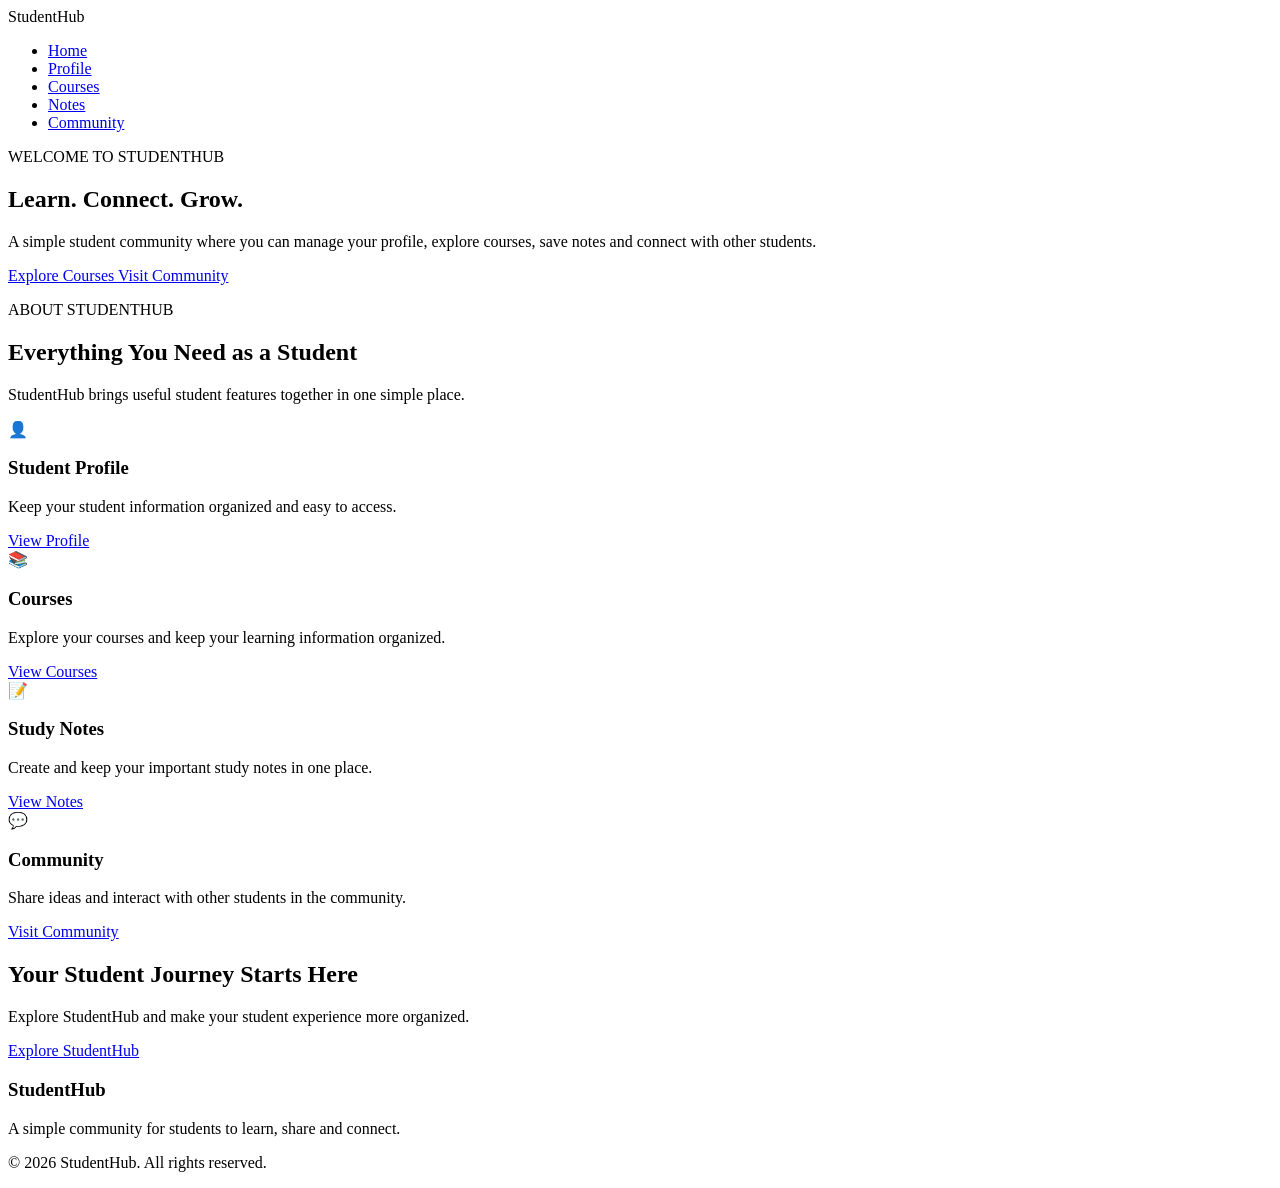
==== index.html @ ed9b3c4a "Add files via upload" ====
<!DOCTYPE html>
<html lang="en">

<head>

    <meta charset="UTF-8">

    <meta name="viewport" content="width=device-width, initial-scale=1.0">

    <title>StudentHub - Student Community</title>

    <link rel="stylesheet" href="CSS/style.css">

</head>

<body>

    <!-- Navigation -->

    <header class="header">

        <nav class="navbar">

            <div class="logo">
                StudentHub
            </div>

            <ul class="nav-links">

                <li>
                    <a href="index.html">Home</a>
                </li>

                <li>
                    <a href="profile.html">Profile</a>
                </li>

                <li>
                    <a href="courses.html">Courses</a>
                </li>

                <li>
                    <a href="notes.html">Notes</a>
                </li>

                <li>
                    <a href="community.html">Community</a>
                </li>

            </ul>

        </nav>

    </header>


    <!-- Hero Section -->

    <main>

        <section class="hero">

            <div class="hero-content">

                <p class="hero-label">
                    WELCOME TO STUDENTHUB
                </p>

                <h1>
                    Learn. Connect. Grow.
                </h1>

                <p class="hero-text">
                    A simple student community where you can
                    manage your profile, explore courses,
                    save notes and connect with other students.
                </p>

                <div class="hero-buttons">

                    <a href="courses.html" class="btn primary-btn">
                        Explore Courses
                    </a>

                     <a href="community.html" class="btn secondary-btn"> 
                         Visit Community 
                     </a>

                </div>

            </div>

        </section>


        <!-- About Section -->

        <section class="about-section">

            <div class="section-heading">

                <p class="section-label">
                    ABOUT STUDENTHUB
                </p>

                <h2>
                    Everything You Need as a Student
                </h2>

                <p>
                    StudentHub brings useful student features
                    together in one simple place.
                </p>

            </div>


            <!-- Feature Cards -->

            <div class="feature-container">


                <!-- Profile Card -->

                <div class="feature-card">

                    <div class="feature-icon">
                        👤
                    </div>

                    <h3>
                        Student Profile
                    </h3>

                    <p>
                        Keep your student information
                        organized and easy to access.
                    </p>

                    <a href="profile.html">
                        View Profile
                    </a>

                </div>


                <!-- Courses Card -->

                <div class="feature-card">

                    <div class="feature-icon">
                        📚
                    </div>

                    <h3>
                        Courses
                    </h3>

                    <p>
                        Explore your courses and keep
                        your learning information organized.
                    </p>

                    <a href="courses.html">
                        View Courses
                    </a>

                </div>


                <!-- Notes Card -->

                <div class="feature-card">

                    <div class="feature-icon">
                        📝
                    </div>

                    <h3>
                        Study Notes
                    </h3>

                    <p>
                        Create and keep your important
                        study notes in one place.
                    </p>

                    <a href="notes.html">
                        View Notes
                    </a>

                </div>


                <!-- Community Card -->

                <div class="feature-card">

                    <div class="feature-icon">
                        💬
                    </div>

                    <h3>
                        Community
                    </h3>

                    <p>
                        Share ideas and interact with
                        other students in the community.
                    </p>

                    <a href="community.html">
                        Visit Community
                    </a>

                </div>

            </div>

        </section>


        <!-- Call To Action -->

        <section class="cta-section">

            <div class="cta-content">

                <h2>
                    Your Student Journey Starts Here
                </h2>

                <p>
                    Explore StudentHub and make your
                    student experience more organized.
                </p>

                <a href="community.html" class="btn primary-btn">
                    Explore StudentHub
                </a>

            </div>

        </section>

    </main>


    <!-- Footer -->

    <footer class="footer">

        <div class="footer-content">

            <h3>
                StudentHub
            </h3>

            <p>
                A simple community for students to
                learn, share and connect.
            </p>

        </div>

        <div class="footer-bottom">

            <p>
                © 2026 StudentHub. All rights reserved.
            </p>

        </div>

    </footer>


    <!-- JavaScript -->

    <script src="JavaScript/storage.js"></script>
    <script src="JavaScript/app.js"></script>

</body>

</html>
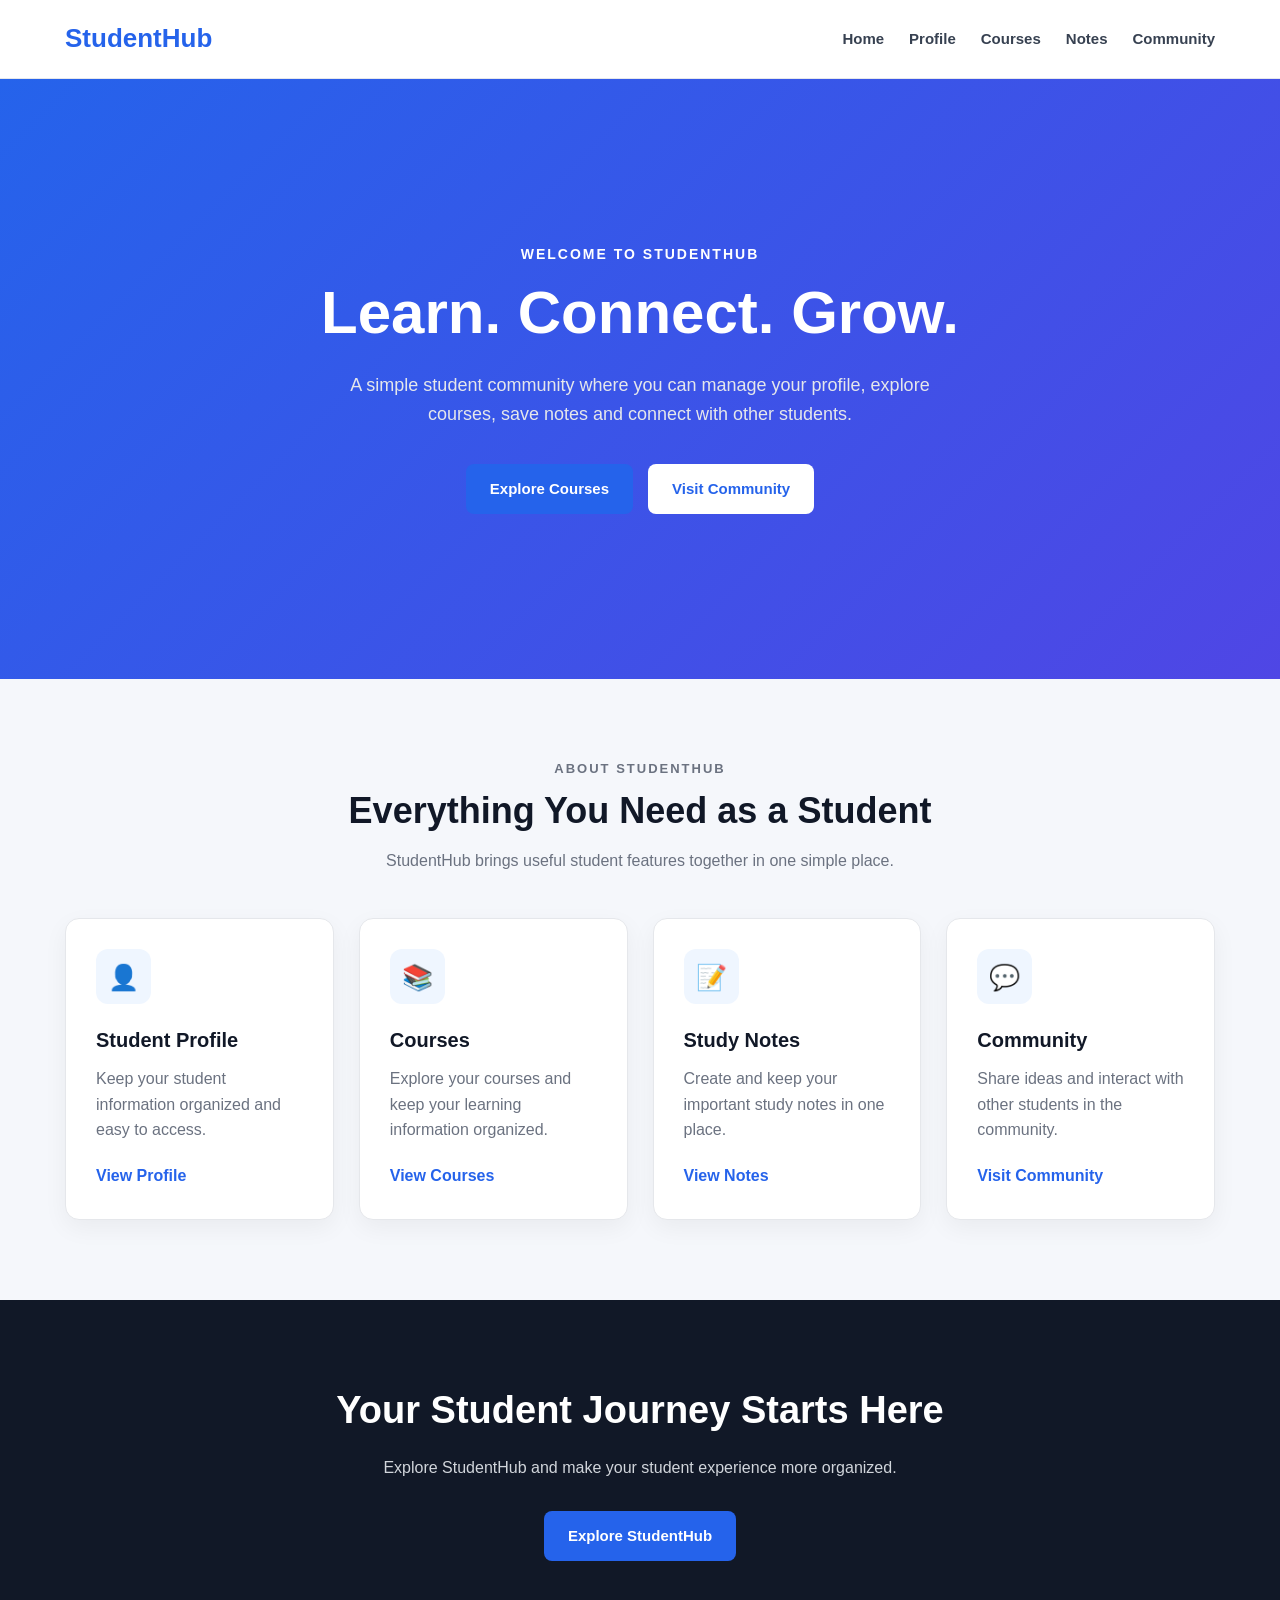
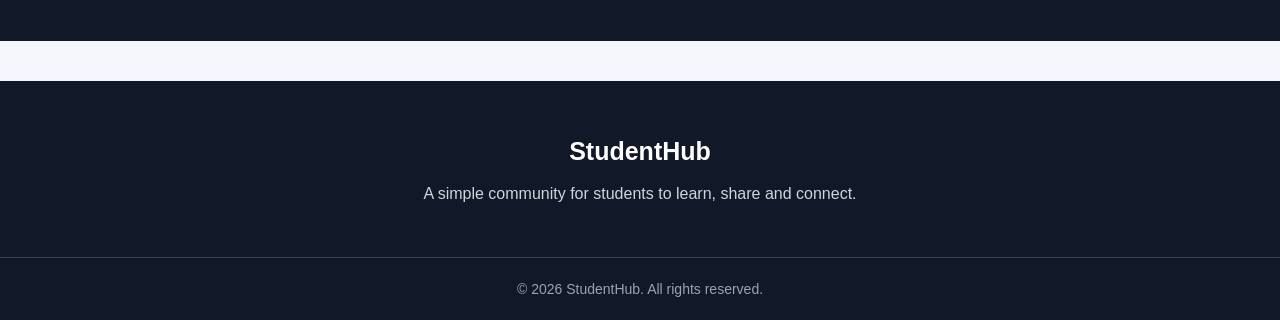
==== commit 8bbe73e6: "Update index.html" ====
--- a/index.html
+++ b/index.html
@@ -9,7 +9,7 @@
 
     <title>StudentHub - Student Community</title>
 
-    <link rel="stylesheet" href="CSS/style.css">
+    <link rel="stylesheet" href="style.css">
 
 </head>
 
@@ -276,9 +276,9 @@
 
     <!-- JavaScript -->
 
-    <script src="JavaScript/storage.js"></script>
-    <script src="JavaScript/app.js"></script>
+    <script src="storage.js"></script>
+    <script src="app.js"></script>
 
 </body>
 
-</html>+</html>
--- a/style.css
+++ b/style.css
@@ -0,0 +1,962 @@
+/* ========================================
+   STUDENTHUB - MAIN STYLESHEET
+======================================== */
+
+
+/* ========================================
+   RESET
+======================================== */
+
+* {
+    margin: 0;
+    padding: 0;
+    box-sizing: border-box;
+}
+
+html {
+    scroll-behavior: smooth;
+}
+
+body {
+    font-family: Arial, Helvetica, sans-serif;
+    background-color: #f5f7fb;
+    color: #1f2937;
+    line-height: 1.6;
+}
+
+
+/* ========================================
+   GENERAL
+======================================== */
+
+a {
+    text-decoration: none;
+    color: inherit;
+}
+
+button,
+input,
+textarea {
+    font-family: inherit;
+}
+
+button {
+    cursor: pointer;
+}
+
+main {
+    min-height: 70vh;
+}
+
+
+/* ========================================
+   NAVIGATION
+======================================== */
+
+.header {
+    background-color: #ffffff;
+    border-bottom: 1px solid #e5e7eb;
+    position: sticky;
+    top: 0;
+    z-index: 1000;
+}
+
+.navbar {
+    max-width: 1200px;
+    margin: 0 auto;
+    padding: 18px 25px;
+
+    display: flex;
+    align-items: center;
+    justify-content: space-between;
+}
+
+.logo {
+    font-size: 26px;
+    font-weight: 800;
+    color: #2563eb;
+}
+
+.nav-links {
+    list-style: none;
+
+    display: flex;
+    align-items: center;
+    gap: 25px;
+}
+
+.nav-links a {
+    color: #374151;
+    font-size: 15px;
+    font-weight: 600;
+
+    transition: 0.3s ease;
+}
+
+.nav-links a:hover {
+    color: #2563eb;
+}
+
+
+/* ========================================
+   HERO
+======================================== */
+
+.hero {
+    background: linear-gradient(
+        135deg,
+        #2563eb,
+        #4f46e5
+    );
+
+    min-height: 600px;
+    padding: 80px 25px;
+
+    display: flex;
+    align-items: center;
+    justify-content: center;
+
+    text-align: center;
+}
+
+.hero-content {
+    max-width: 800px;
+    color: #ffffff;
+}
+
+.hero-label {
+    font-size: 14px;
+    font-weight: 700;
+    letter-spacing: 2px;
+    margin-bottom: 15px;
+}
+
+.hero h1 {
+    font-size: 60px;
+    line-height: 1.1;
+    margin-bottom: 25px;
+}
+
+.hero-text {
+    max-width: 650px;
+    margin: 0 auto 35px;
+
+    font-size: 18px;
+    color: #e5e7eb;
+}
+
+.hero-buttons {
+    display: flex;
+    justify-content: center;
+    gap: 15px;
+    flex-wrap: wrap;
+}
+
+
+/* ========================================
+   BUTTONS
+======================================== */
+
+.btn {
+    display: inline-block;
+
+    padding: 13px 24px;
+
+    border-radius: 8px;
+
+    font-size: 15px;
+    font-weight: 700;
+
+    border: none;
+
+    transition: 0.3s ease;
+}
+
+.primary-btn {
+    background-color: #2563eb;
+    color: #ffffff;
+}
+
+.primary-btn:hover {
+    background-color: #1d4ed8;
+    transform: translateY(-2px);
+}
+
+.secondary-btn {
+    background-color: #ffffff;
+    color: #2563eb;
+}
+
+.secondary-btn:hover {
+    background-color: #eff6ff;
+    transform: translateY(-2px);
+}
+
+
+/* ========================================
+   SECTIONS
+======================================== */
+
+.about-section,
+.profile-section,
+.student-info-section,
+.courses-section,
+.progress-section,
+.notes-section,
+.community-section {
+    max-width: 1200px;
+    margin: 0 auto;
+    padding: 80px 25px;
+}
+
+.section-heading {
+    max-width: 700px;
+    margin: 0 auto 45px;
+
+    text-align: center;
+}
+
+.section-label {
+    color: #2563eb;
+
+    font-size: 13px;
+    font-weight: 800;
+
+    letter-spacing: 2px;
+
+    margin-bottom: 10px;
+}
+
+.section-heading h1,
+.section-heading h2 {
+    color: #111827;
+
+    font-size: 36px;
+    line-height: 1.2;
+
+    margin-bottom: 15px;
+}
+
+.section-heading p {
+    color: #6b7280;
+}
+
+
+/* ========================================
+   FEATURE CARDS
+======================================== */
+
+.feature-container {
+    display: grid;
+
+    grid-template-columns: repeat(4, 1fr);
+
+    gap: 25px;
+}
+
+.feature-card {
+    background-color: #ffffff;
+
+    padding: 30px;
+
+    border-radius: 14px;
+
+    border: 1px solid #e5e7eb;
+
+    box-shadow: 0 8px 25px rgba(0, 0, 0, 0.05);
+
+    transition: 0.3s ease;
+}
+
+.feature-card:hover {
+    transform: translateY(-5px);
+
+    box-shadow: 0 15px 35px rgba(0, 0, 0, 0.08);
+}
+
+.feature-icon {
+    width: 55px;
+    height: 55px;
+
+    display: flex;
+    align-items: center;
+    justify-content: center;
+
+    background-color: #eff6ff;
+
+    border-radius: 12px;
+
+    font-size: 25px;
+
+    margin-bottom: 20px;
+}
+
+.feature-card h3 {
+    font-size: 20px;
+
+    margin-bottom: 10px;
+
+    color: #111827;
+}
+
+.feature-card p {
+    color: #6b7280;
+
+    margin-bottom: 20px;
+}
+
+.feature-card a {
+    color: #2563eb;
+
+    font-weight: 700;
+}
+
+
+/* ========================================
+   CTA SECTION
+======================================== */
+
+.cta-section {
+    background-color: #111827;
+
+    padding: 80px 25px;
+
+    text-align: center;
+}
+
+.cta-content {
+    max-width: 700px;
+    margin: 0 auto;
+
+    color: #ffffff;
+}
+
+.cta-content h2 {
+    font-size: 38px;
+
+    margin-bottom: 15px;
+}
+
+.cta-content p {
+    color: #d1d5db;
+
+    margin-bottom: 30px;
+}
+
+
+/* ========================================
+   PROFILE
+======================================== */
+
+.profile-card {
+    max-width: 800px;
+
+    margin: 0 auto;
+
+    padding: 40px;
+
+    background-color: #ffffff;
+
+    border-radius: 16px;
+
+    border: 1px solid #e5e7eb;
+
+    box-shadow: 0 8px 25px rgba(0, 0, 0, 0.05);
+
+    text-align: center;
+}
+
+.profile-avatar {
+    width: 100px;
+    height: 100px;
+
+    margin: 0 auto 20px;
+
+    border-radius: 50%;
+
+    background-color: #eff6ff;
+
+    display: flex;
+    align-items: center;
+    justify-content: center;
+
+    font-size: 45px;
+}
+
+.profile-info h2 {
+    font-size: 28px;
+
+    color: #111827;
+}
+
+.profile-info p {
+    color: #6b7280;
+
+    margin-top: 5px;
+}
+
+.profile-details {
+    margin-top: 35px;
+
+    display: grid;
+
+    grid-template-columns: repeat(2, 1fr);
+
+    gap: 20px;
+
+    text-align: left;
+}
+
+.detail-item {
+    padding: 20px;
+
+    background-color: #f9fafb;
+
+    border-radius: 10px;
+}
+
+.detail-item h3 {
+    font-size: 14px;
+
+    color: #6b7280;
+
+    margin-bottom: 5px;
+}
+
+.detail-item p {
+    font-weight: 700;
+
+    color: #111827;
+}
+
+.profile-actions {
+    margin-top: 30px;
+}
+
+
+/* ========================================
+   INFORMATION CARDS
+======================================== */
+
+.info-container {
+    display: grid;
+
+    grid-template-columns: repeat(3, 1fr);
+
+    gap: 25px;
+}
+
+.info-card {
+    background-color: #ffffff;
+
+    padding: 30px;
+
+    border-radius: 14px;
+
+    border: 1px solid #e5e7eb;
+}
+
+.info-card h3 {
+    margin-bottom: 12px;
+
+    color: #111827;
+}
+
+.info-card p {
+    color: #6b7280;
+}
+
+
+/* ========================================
+   COURSES
+======================================== */
+
+.course-container {
+    display: grid;
+
+    grid-template-columns: repeat(3, 1fr);
+
+    gap: 25px;
+}
+
+.course-card {
+    background-color: #ffffff;
+
+    padding: 30px;
+
+    border-radius: 14px;
+
+    border: 1px solid #e5e7eb;
+
+    box-shadow: 0 8px 25px rgba(0, 0, 0, 0.05);
+
+    transition: 0.3s ease;
+}
+
+.course-card:hover {
+    transform: translateY(-5px);
+}
+
+.course-icon {
+    width: 55px;
+    height: 55px;
+
+    display: flex;
+    align-items: center;
+    justify-content: center;
+
+    background-color: #eff6ff;
+
+    border-radius: 12px;
+
+    font-size: 25px;
+
+    margin-bottom: 20px;
+}
+
+.course-card h2 {
+    font-size: 22px;
+
+    color: #111827;
+
+    margin-bottom: 10px;
+}
+
+.course-card p {
+    color: #6b7280;
+
+    margin-bottom: 20px;
+}
+
+.course-info {
+    display: flex;
+
+    flex-direction: column;
+
+    gap: 5px;
+
+    margin-bottom: 25px;
+}
+
+.course-info span {
+    color: #4b5563;
+
+    font-size: 14px;
+}
+
+
+/* ========================================
+   PROGRESS
+======================================== */
+
+.progress-section {
+    padding-top: 0;
+}
+
+.progress-card {
+    max-width: 700px;
+
+    margin: 0 auto;
+
+    background-color: #ffffff;
+
+    padding: 30px;
+
+    border-radius: 14px;
+
+    border: 1px solid #e5e7eb;
+}
+
+.progress-card h3 {
+    margin-bottom: 20px;
+}
+
+.progress-bar {
+    width: 100%;
+    height: 12px;
+
+    background-color: #e5e7eb;
+
+    border-radius: 20px;
+
+    overflow: hidden;
+}
+
+.progress-fill {
+    width: 60%;
+    height: 100%;
+
+    background-color: #2563eb;
+
+    border-radius: 20px;
+}
+
+.progress-card p {
+    margin-top: 10px;
+
+    color: #6b7280;
+}
+
+
+/* ========================================
+   FORMS
+======================================== */
+
+.add-note-section,
+.create-post-section {
+    max-width: 800px;
+
+    margin: 0 auto 60px;
+
+    background-color: #ffffff;
+
+    padding: 35px;
+
+    border-radius: 14px;
+
+    border: 1px solid #e5e7eb;
+
+    box-shadow: 0 8px 25px rgba(0, 0, 0, 0.05);
+}
+
+.add-note-section h2,
+.create-post-section h2 {
+    margin-bottom: 25px;
+
+    color: #111827;
+}
+
+.form-group {
+    margin-bottom: 20px;
+}
+
+.form-group label {
+    display: block;
+
+    margin-bottom: 8px;
+
+    font-weight: 700;
+
+    color: #374151;
+}
+
+.form-group input,
+.form-group textarea {
+    width: 100%;
+
+    padding: 13px 15px;
+
+    border: 1px solid #d1d5db;
+
+    border-radius: 8px;
+
+    outline: none;
+
+    font-size: 15px;
+
+    background-color: #ffffff;
+
+    transition: 0.3s ease;
+}
+
+.form-group input:focus,
+.form-group textarea:focus {
+    border-color: #2563eb;
+
+    box-shadow: 0 0 0 3px rgba(37, 99, 235, 0.1);
+}
+
+.form-group textarea {
+    resize: vertical;
+}
+
+
+/* ========================================
+   NOTES
+======================================== */
+
+.saved-notes-section {
+    padding-top: 20px;
+}
+
+.notes-container {
+    display: grid;
+
+    grid-template-columns: repeat(3, 1fr);
+
+    gap: 25px;
+}
+
+.note-card {
+    background-color: #ffffff;
+
+    padding: 25px;
+
+    border-radius: 14px;
+
+    border: 1px solid #e5e7eb;
+
+    box-shadow: 0 8px 25px rgba(0, 0, 0, 0.05);
+}
+
+.note-card h3 {
+    color: #111827;
+
+    margin-bottom: 8px;
+}
+
+.note-subject {
+    color: #2563eb !important;
+
+    font-weight: 700;
+
+    margin-bottom: 12px;
+}
+
+.note-card p {
+    color: #6b7280;
+}
+
+
+/* ========================================
+   COMMUNITY
+======================================== */
+
+.posts-section {
+    padding-top: 20px;
+}
+
+.posts-container {
+    max-width: 850px;
+
+    margin: 0 auto;
+
+    display: flex;
+
+    flex-direction: column;
+
+    gap: 25px;
+}
+
+.post-card {
+    background-color: #ffffff;
+
+    padding: 25px;
+
+    border-radius: 14px;
+
+    border: 1px solid #e5e7eb;
+
+    box-shadow: 0 8px 25px rgba(0, 0, 0, 0.05);
+}
+
+.post-header {
+    display: flex;
+
+    align-items: center;
+
+    gap: 12px;
+
+    margin-bottom: 20px;
+}
+
+.post-avatar {
+    width: 50px;
+    height: 50px;
+
+    border-radius: 50%;
+
+    background-color: #eff6ff;
+
+    display: flex;
+    align-items: center;
+    justify-content: center;
+
+    font-size: 23px;
+}
+
+.post-header h3 {
+    color: #111827;
+}
+
+.post-header p {
+    color: #6b7280;
+
+    font-size: 14px;
+}
+
+.post-content h3 {
+    color: #111827;
+
+    margin-bottom: 8px;
+}
+
+.post-content p {
+    color: #6b7280;
+}
+
+.post-actions {
+    display: flex;
+
+    gap: 15px;
+
+    margin-top: 20px;
+
+    padding-top: 15px;
+
+    border-top: 1px solid #e5e7eb;
+}
+
+.post-actions button {
+    background: none;
+
+    border: none;
+
+    color: #2563eb;
+
+    font-weight: 700;
+}
+
+
+/* ========================================
+   FOOTER
+======================================== */
+
+.footer {
+    background-color: #111827;
+
+    color: #ffffff;
+
+    margin-top: 40px;
+}
+
+.footer-content {
+    max-width: 1200px;
+
+    margin: 0 auto;
+
+    padding: 50px 25px;
+
+    text-align: center;
+}
+
+.footer-content h3 {
+    font-size: 25px;
+
+    margin-bottom: 10px;
+}
+
+.footer-content p {
+    color: #d1d5db;
+}
+
+.footer-bottom {
+    border-top: 1px solid #374151;
+
+    padding: 20px 25px;
+
+    text-align: center;
+}
+
+.footer-bottom p {
+    color: #9ca3af;
+
+    font-size: 14px;
+}
+
+
+/* ========================================
+   MOBILE RESPONSIVE DESIGN
+======================================== */
+
+@media (max-width: 900px) {
+
+    .feature-container {
+        grid-template-columns: repeat(2, 1fr);
+    }
+
+    .course-container {
+        grid-template-columns: repeat(2, 1fr);
+    }
+
+    .info-container {
+        grid-template-columns: 1fr;
+    }
+
+    .notes-container {
+        grid-template-columns: repeat(2, 1fr);
+    }
+
+    .hero h1 {
+        font-size: 48px;
+    }
+
+}
+
+
+@media (max-width: 650px) {
+
+    .navbar {
+        flex-direction: column;
+
+        gap: 18px;
+    }
+
+    .nav-links {
+        gap: 12px;
+
+        flex-wrap: wrap;
+
+        justify-content: center;
+    }
+
+    .nav-links a {
+        font-size: 13px;
+    }
+
+    .hero {
+        min-height: 520px;
+
+        padding: 60px 20px;
+    }
+
+    .hero h1 {
+        font-size: 40px;
+    }
+
+    .hero-text {
+        font-size: 16px;
+    }
+
+    .section-heading h1,
+    .section-heading h2 {
+        font-size: 30px;
+    }
+
+    .feature-container,
+    .course-container,
+    .notes-container {
+        grid-template-columns: 1fr;
+    }
+
+    .profile-details {
+        grid-template-columns: 1fr;
+    }
+
+    .about-section,
+    .profile-section,
+    .student-info-section,
+    .courses-section,
+    .progress-section,
+    .notes-section,
+    .community-section {
+        padding: 60px 20px;
+    }
+
+    .add-note-section,
+    .create-post-section,
+    .profile-card {
+        padding: 25px 20px;
+    }
+
+}
